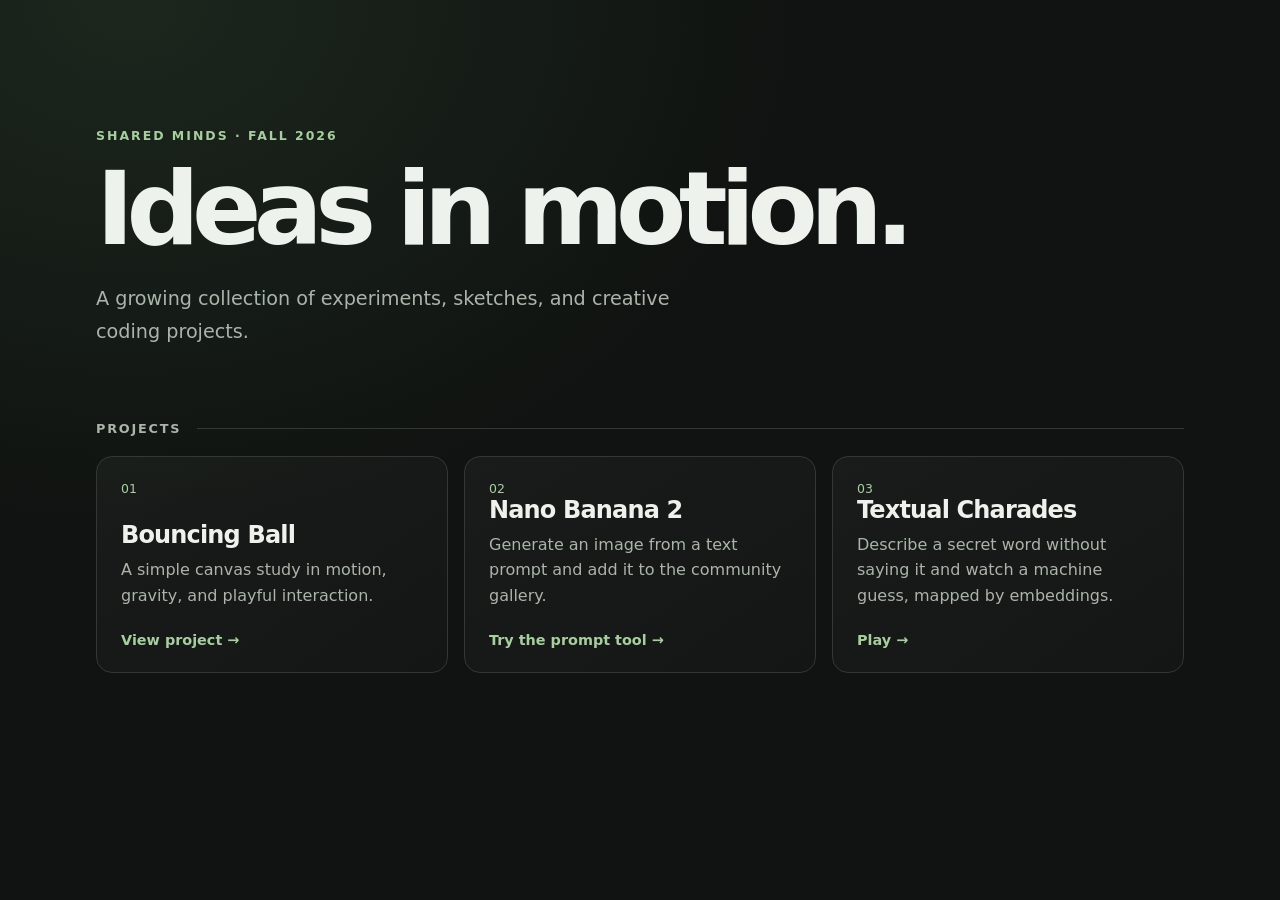
==== index.html @ 273f7029 "feat(charades): add Textual Charades embeddings game What changed: - New A06 project: Textual Charad" ====
<!doctype html>
<html lang="en">
<head>
  <meta charset="utf-8">
  <meta name="viewport" content="width=device-width, initial-scale=1">
  <meta name="description" content="A collection of creative coding projects and examples.">
  <title>Shared Minds — Projects</title>
  <style>
    :root {
      color-scheme: dark;
      font-family: ui-sans-serif, system-ui, -apple-system, BlinkMacSystemFont, "Segoe UI", sans-serif;
      background: #101311;
      color: #edf2ec;
    }

    * {
      box-sizing: border-box;
    }

    body {
      min-height: 100vh;
      margin: 0;
      background:
        radial-gradient(ellipse at 10% 0%, rgb(101 159 104 / 14%), transparent 42rem),
        #101311;
    }

    main {
      width: min(100% - 3rem, 68rem);
      margin: 0 auto;
      padding: clamp(4rem, 10vw, 8rem) 0;
    }

    .eyebrow {
      margin: 0 0 1rem;
      color: #a6cf9e;
      font-size: 0.78rem;
      font-weight: 700;
      letter-spacing: 0.16em;
      text-transform: uppercase;
    }

    h1 {
      max-width: 12ch;
      margin: 0;
      font-size: clamp(3rem, 8vw, 6.5rem);
      font-weight: 650;
      letter-spacing: -0.075em;
      line-height: 0.98;
    }

    .intro {
      max-width: 36rem;
      margin: 1.5rem 0 0;
      color: #aab5a9;
      font-size: clamp(1rem, 2vw, 1.2rem);
      line-height: 1.7;
    }

    .section-heading {
      display: flex;
      align-items: center;
      gap: 1rem;
      margin: 4.5rem 0 1.25rem;
      color: #aab5a9;
      font-size: 0.8rem;
      font-weight: 700;
      letter-spacing: 0.14em;
      text-transform: uppercase;
    }

    .section-heading::after {
      height: 1px;
      flex: 1;
      background: #303a31;
      content: "";
    }

    .projects {
      display: grid;
      grid-template-columns: repeat(auto-fit, minmax(min(100%, 18rem), 1fr));
      gap: 1rem;
    }

    .project {
      display: flex;
      min-height: 13rem;
      flex-direction: column;
      align-items: flex-start;
      padding: 1.5rem;
      border: 1px solid #303a31;
      border-radius: 1rem;
      background: linear-gradient(145deg, rgb(255 255 255 / 4%), rgb(255 255 255 / 1%));
      color: inherit;
      text-decoration: none;
      transition: border-color 160ms ease, transform 160ms ease, background-color 160ms ease;
    }

    .project:hover {
      transform: translateY(-3px);
      border-color: #85ba7a;
      background-color: rgb(133 186 122 / 5%);
    }

    .project:focus-visible {
      outline: 3px solid #a6cf9e;
      outline-offset: 4px;
    }

    .project-number {
      color: #a6cf9e;
      font-size: 0.78rem;
      font-variant-numeric: tabular-nums;
    }

    .project h3 {
      margin: auto 0 0.5rem;
      font-size: 1.5rem;
      font-weight: 600;
      letter-spacing: -0.035em;
    }

    .project p {
      margin: 0;
      color: #aab5a9;
      line-height: 1.6;
    }

    .project-arrow {
      margin-top: 1.5rem;
      color: #a6cf9e;
      font-size: 0.9rem;
      font-weight: 650;
    }

    @media (prefers-reduced-motion: reduce) {
      *,
      *::before,
      *::after {
        scroll-behavior: auto !important;
        transition-duration: 0.01ms !important;
      }
    }
  </style>
</head>
<body>
  <main>
    <p class="eyebrow">Shared Minds · Fall 2026</p>
    <h1>Ideas in motion.</h1>
    <p class="intro">A growing collection of experiments, sketches, and creative coding projects.</p>

    <h2 class="section-heading">Projects</h2>
    <section class="projects" aria-label="Projects">
      <a class="project" href="./bouncing_ball/">
        <span class="project-number">01</span>
        <h3>Bouncing Ball</h3>
        <p>A simple canvas study in motion, gravity, and playful interaction.</p>
        <span class="project-arrow">View project &rarr;</span>
      </a>
      <a class="project" href="./nano_banana_2/">
        <span class="project-number">02</span>
        <h3>Nano Banana 2</h3>
        <p>Generate an image from a text prompt and add it to the community gallery.</p>
        <span class="project-arrow">Try the prompt tool &rarr;</span>
      </a>
      <a class="project" href="./a06%20-%20hyper_handles-embeddings/">
        <span class="project-number">03</span>
        <h3>Textual Charades</h3>
        <p>Describe a secret word without saying it and watch a machine guess, mapped by embeddings.</p>
        <span class="project-arrow">Play &rarr;</span>
      </a>
    </section>
  </main>
</body>
</html>
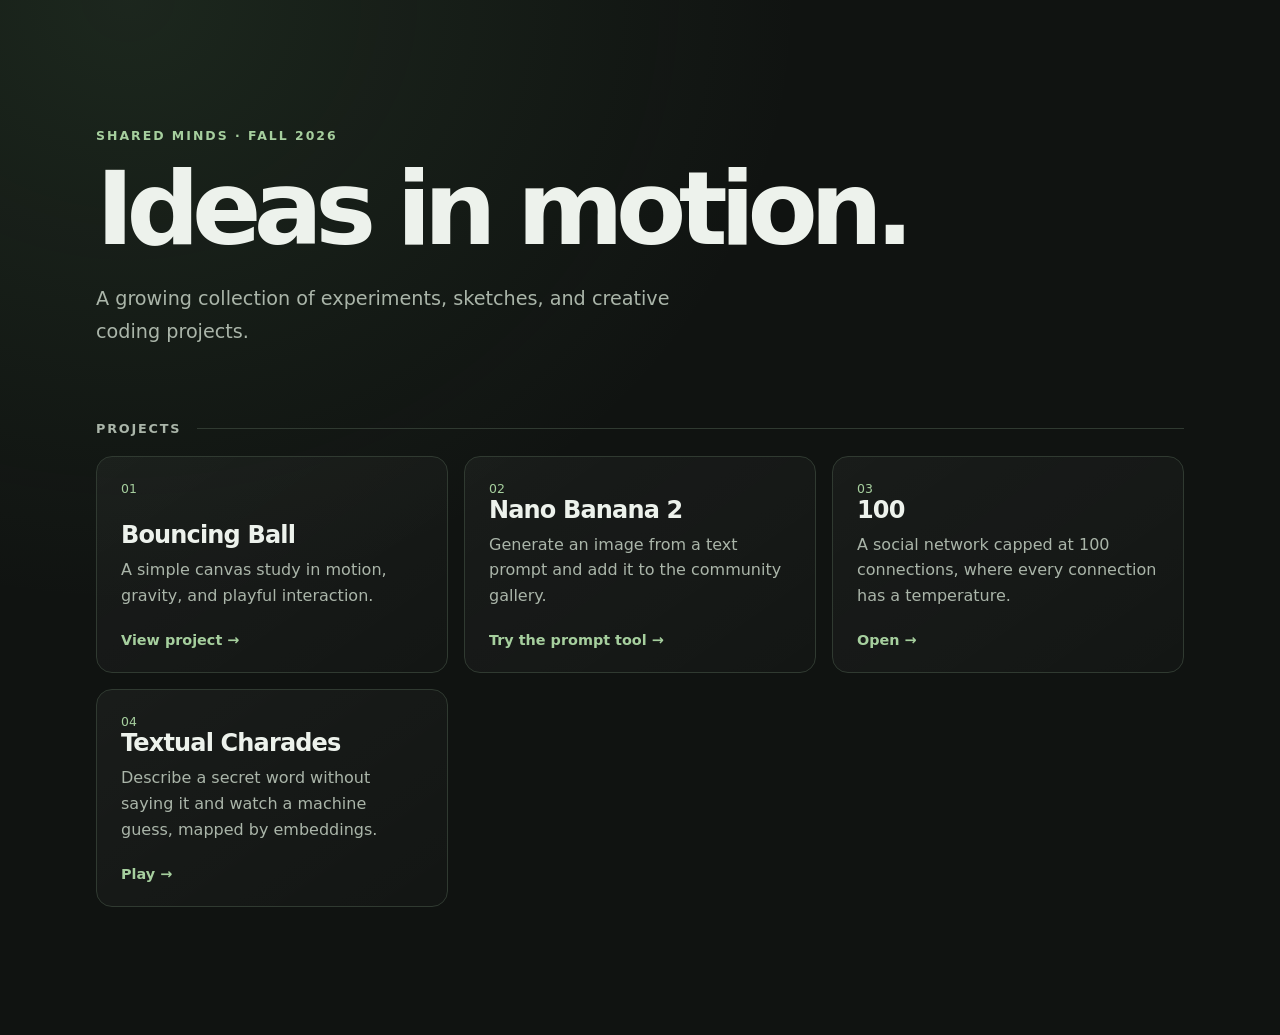
==== commit dbc215a4: "feat(a05-100): draft of 100, a social app capped at 100 connections What changed: - New a05_100/ app" ====
--- a/index.html
+++ b/index.html
@@ -163,8 +163,14 @@
         <p>Generate an image from a text prompt and add it to the community gallery.</p>
         <span class="project-arrow">Try the prompt tool &rarr;</span>
       </a>
-      <a class="project" href="./a06%20-%20hyper_handles-embeddings/">
+      <a class="project" href="./a05_100/">
         <span class="project-number">03</span>
+        <h3>100</h3>
+        <p>A social network capped at 100 connections, where every connection has a temperature.</p>
+        <span class="project-arrow">Open &rarr;</span>
+      </a>
+      <a class="project" href="./a06_textual_charades/">
+        <span class="project-number">04</span>
         <h3>Textual Charades</h3>
         <p>Describe a secret word without saying it and watch a machine guess, mapped by embeddings.</p>
         <span class="project-arrow">Play &rarr;</span>
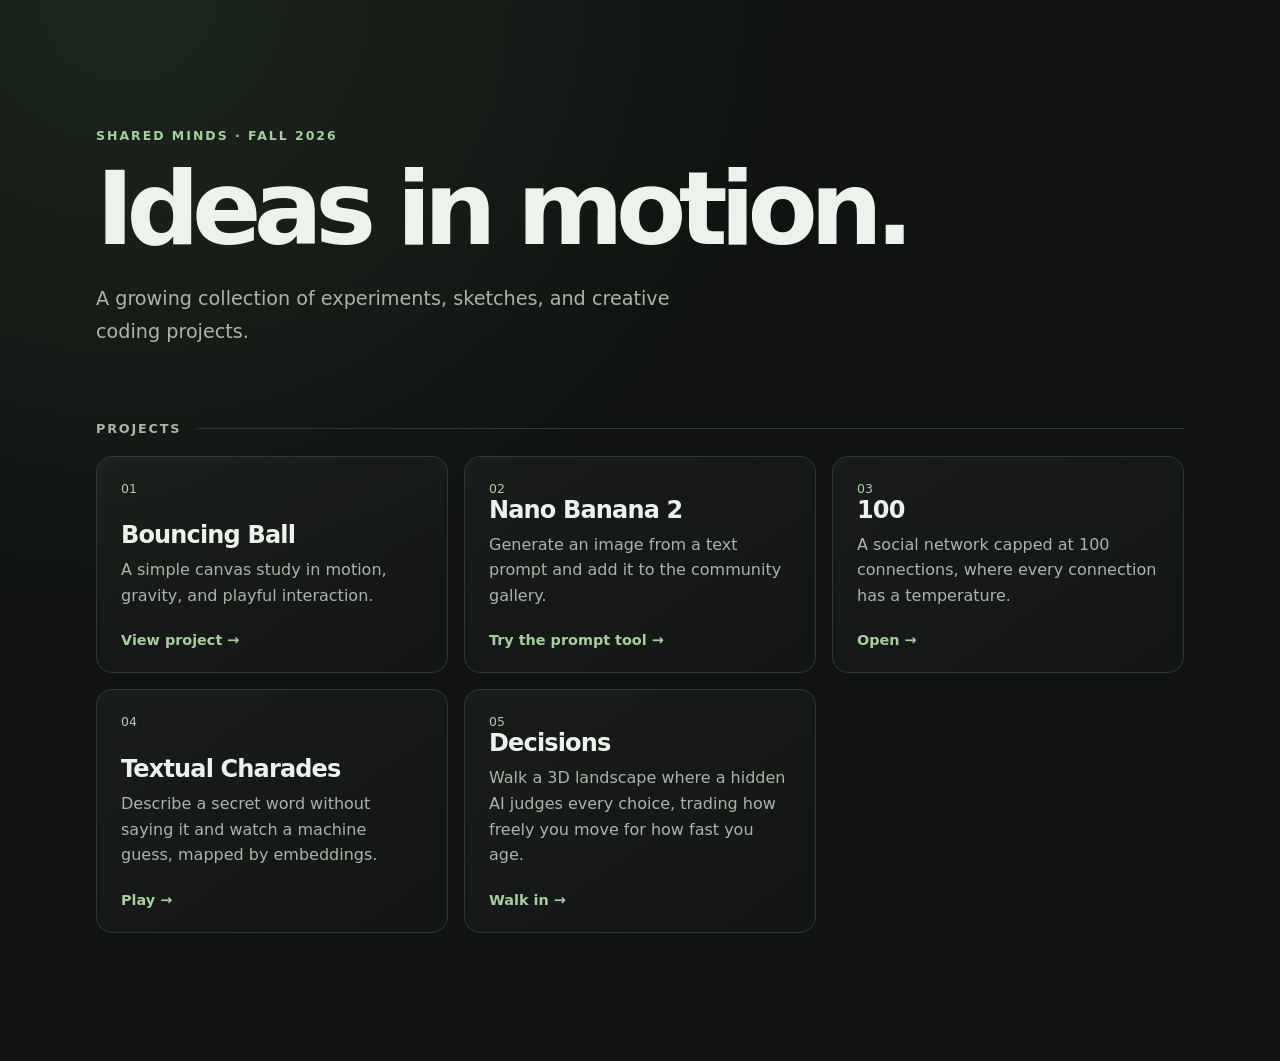
==== commit 50eb3d9a: "feat(a07-decisions): Decisions, a three.js world where a hidden AI judges your choices What changed:" ====
--- a/index.html
+++ b/index.html
@@ -175,6 +175,12 @@
         <p>Describe a secret word without saying it and watch a machine guess, mapped by embeddings.</p>
         <span class="project-arrow">Play &rarr;</span>
       </a>
+      <a class="project" href="./a07_spatial/">
+        <span class="project-number">05</span>
+        <h3>Decisions</h3>
+        <p>Walk a 3D landscape where a hidden AI judges every choice, trading how freely you move for how fast you age.</p>
+        <span class="project-arrow">Walk in &rarr;</span>
+      </a>
     </section>
   </main>
 </body>
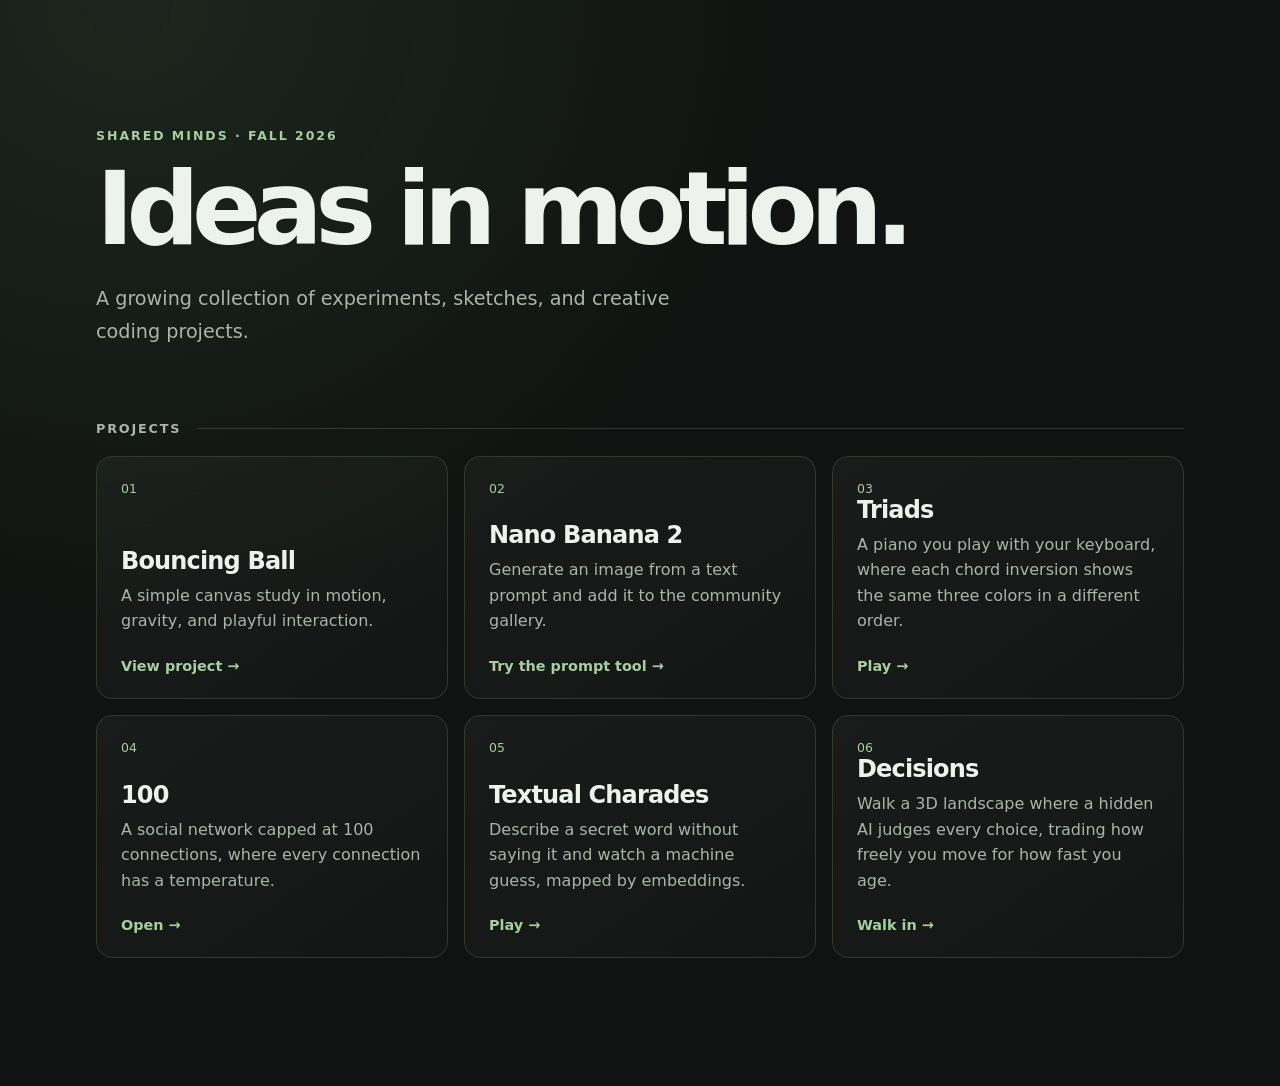
==== commit 43048003: "feat(a04-triads): Triads, a piano where each chord inversion shows three colors What changed: - New " ====
--- a/index.html
+++ b/index.html
@@ -163,20 +163,26 @@
         <p>Generate an image from a text prompt and add it to the community gallery.</p>
         <span class="project-arrow">Try the prompt tool &rarr;</span>
       </a>
+      <a class="project" href="./a04_triads/">
+        <span class="project-number">03</span>
+        <h3>Triads</h3>
+        <p>A piano you play with your keyboard, where each chord inversion shows the same three colors in a different order.</p>
+        <span class="project-arrow">Play &rarr;</span>
+      </a>
       <a class="project" href="./a05_100/">
-        <span class="project-number">03</span>
+        <span class="project-number">04</span>
         <h3>100</h3>
         <p>A social network capped at 100 connections, where every connection has a temperature.</p>
         <span class="project-arrow">Open &rarr;</span>
       </a>
       <a class="project" href="./a06_textual_charades/">
-        <span class="project-number">04</span>
+        <span class="project-number">05</span>
         <h3>Textual Charades</h3>
         <p>Describe a secret word without saying it and watch a machine guess, mapped by embeddings.</p>
         <span class="project-arrow">Play &rarr;</span>
       </a>
       <a class="project" href="./a07_spatial/">
-        <span class="project-number">05</span>
+        <span class="project-number">06</span>
         <h3>Decisions</h3>
         <p>Walk a 3D landscape where a hidden AI judges every choice, trading how freely you move for how fast you age.</p>
         <span class="project-arrow">Walk in &rarr;</span>
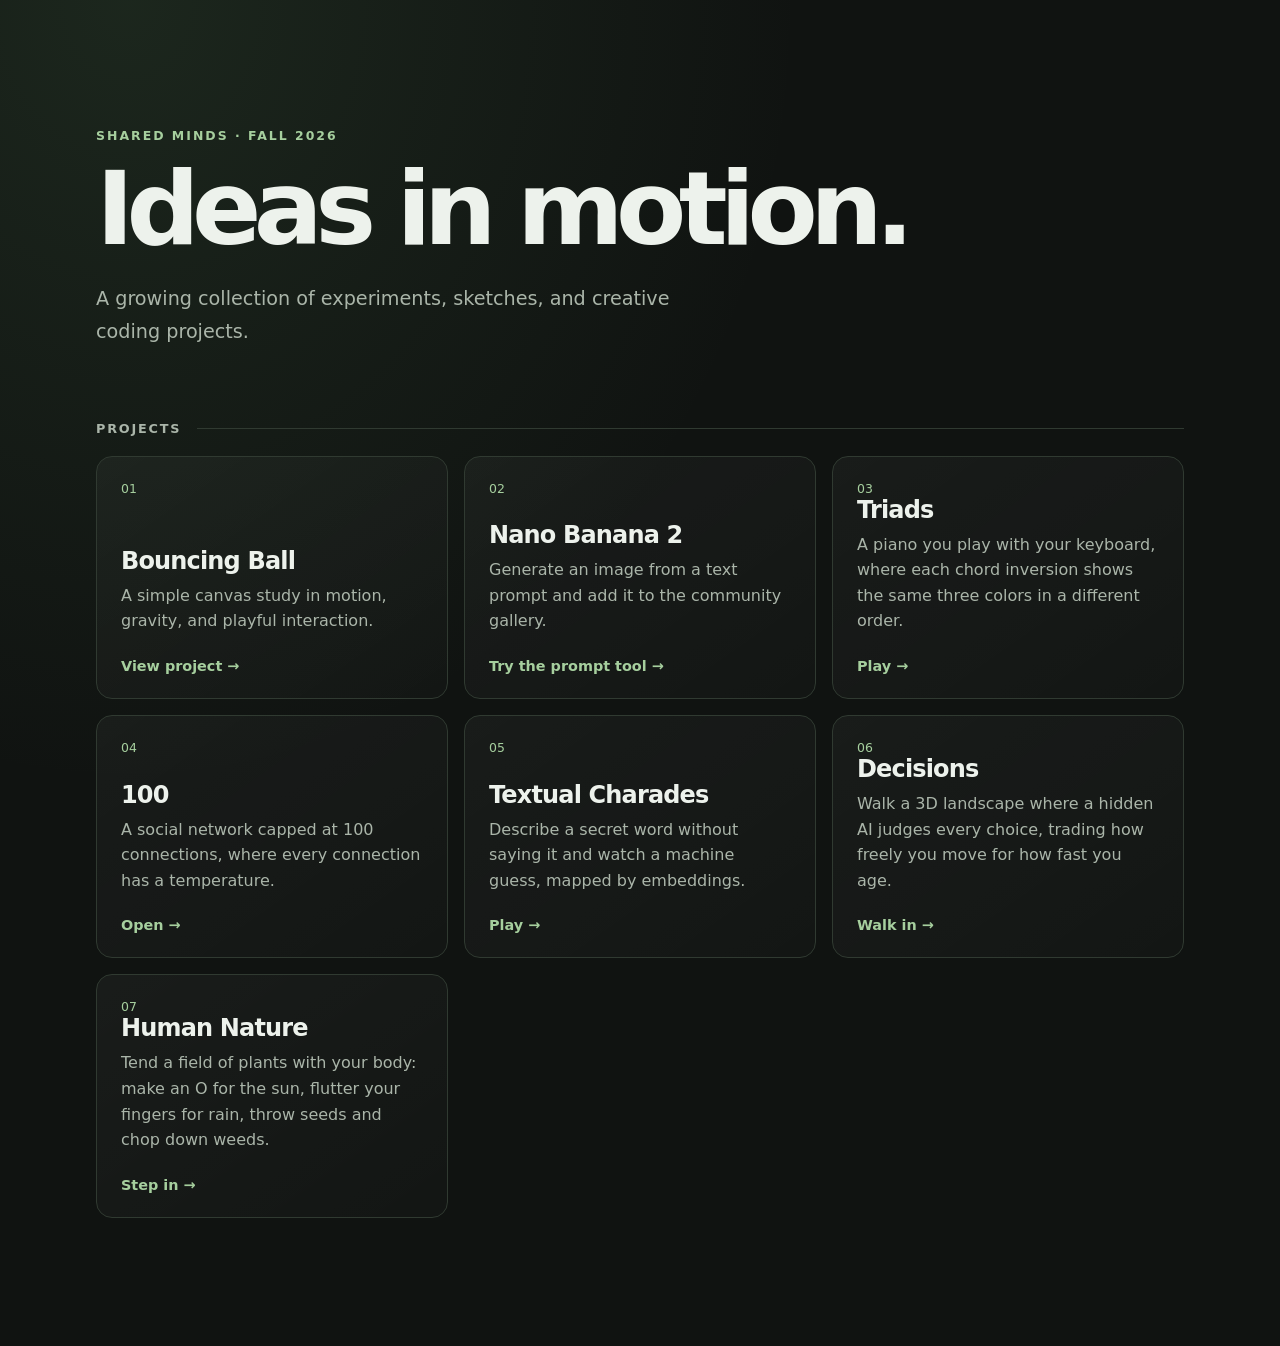
==== commit 85261b72: "feat(a08-human-nature): Human Nature, a field of plants tended with your body What changed: - New a0" ====
--- a/index.html
+++ b/index.html
@@ -187,6 +187,12 @@
         <p>Walk a 3D landscape where a hidden AI judges every choice, trading how freely you move for how fast you age.</p>
         <span class="project-arrow">Walk in &rarr;</span>
       </a>
+      <a class="project" href="./a08_human_nature/">
+        <span class="project-number">07</span>
+        <h3>Human Nature</h3>
+        <p>Tend a field of plants with your body: make an O for the sun, flutter your fingers for rain, throw seeds and chop down weeds.</p>
+        <span class="project-arrow">Step in &rarr;</span>
+      </a>
     </section>
   </main>
 </body>
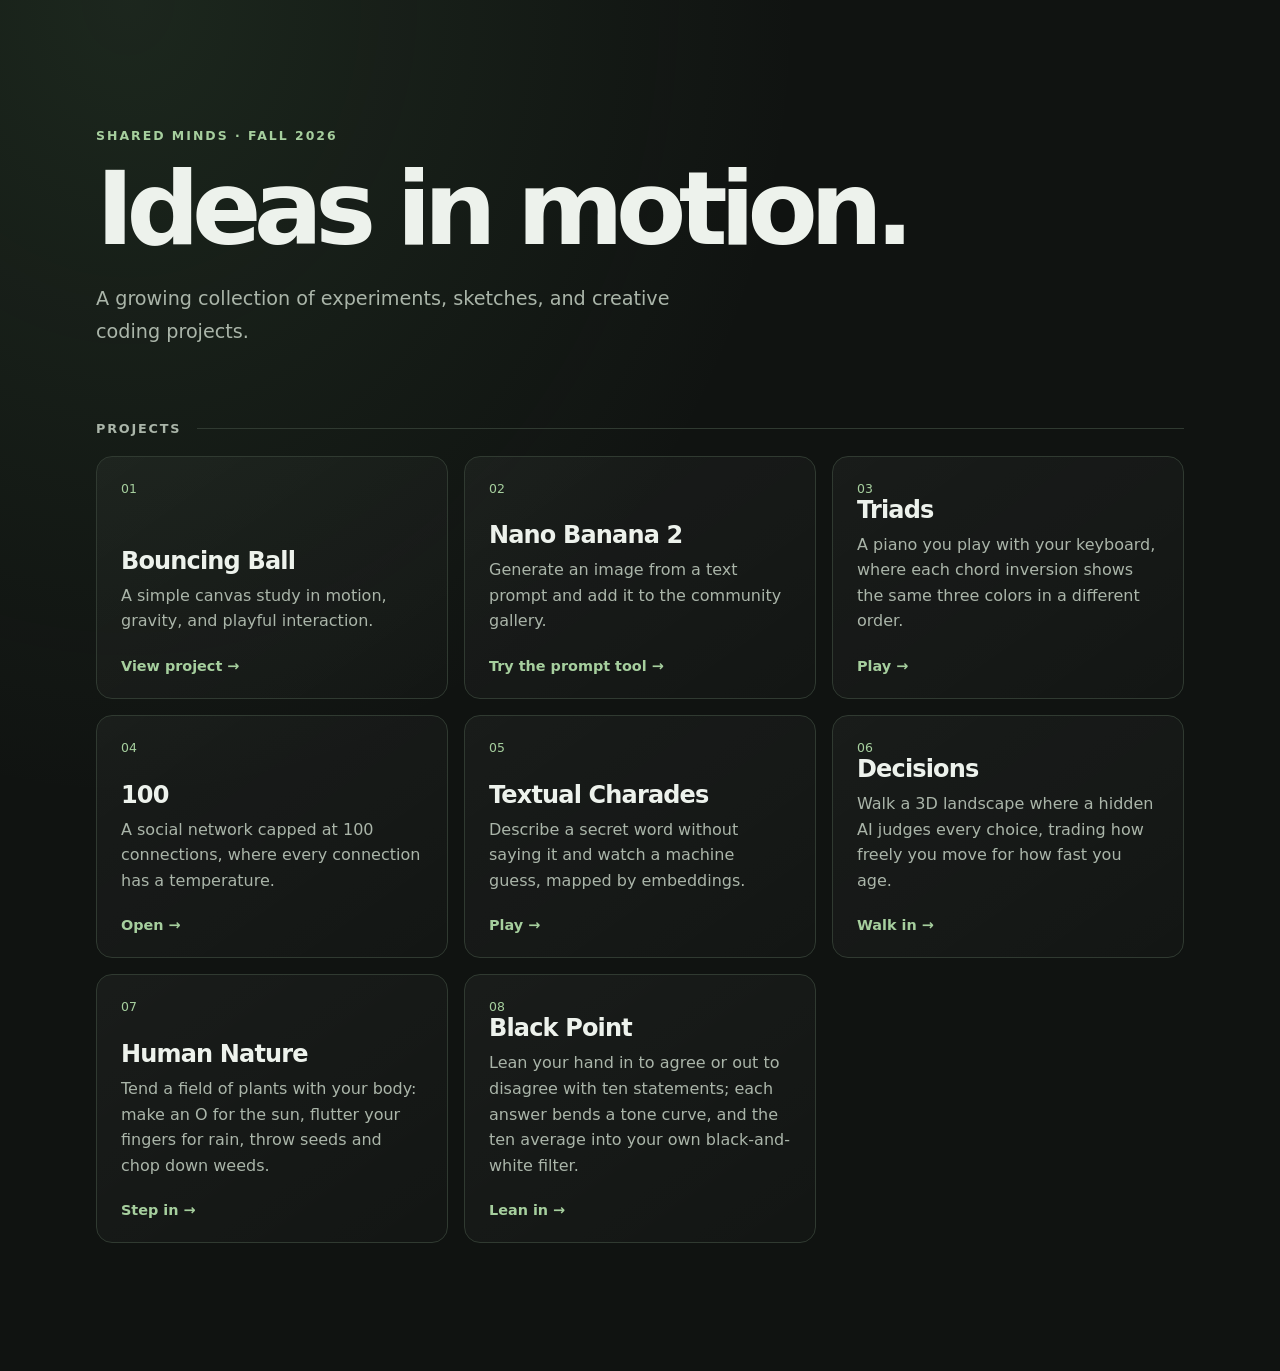
==== commit d81fde0e: "feat(a09-black-point): Black Point, lean your hand in or out to shape a tone curve What changed: - N" ====
--- a/index.html
+++ b/index.html
@@ -193,6 +193,12 @@
         <p>Tend a field of plants with your body: make an O for the sun, flutter your fingers for rain, throw seeds and chop down weeds.</p>
         <span class="project-arrow">Step in &rarr;</span>
       </a>
+      <a class="project" href="./a09_black_point/">
+        <span class="project-number">08</span>
+        <h3>Black Point</h3>
+        <p>Lean your hand in to agree or out to disagree with ten statements; each answer bends a tone curve, and the ten average into your own black-and-white filter.</p>
+        <span class="project-arrow">Lean in &rarr;</span>
+      </a>
     </section>
   </main>
 </body>
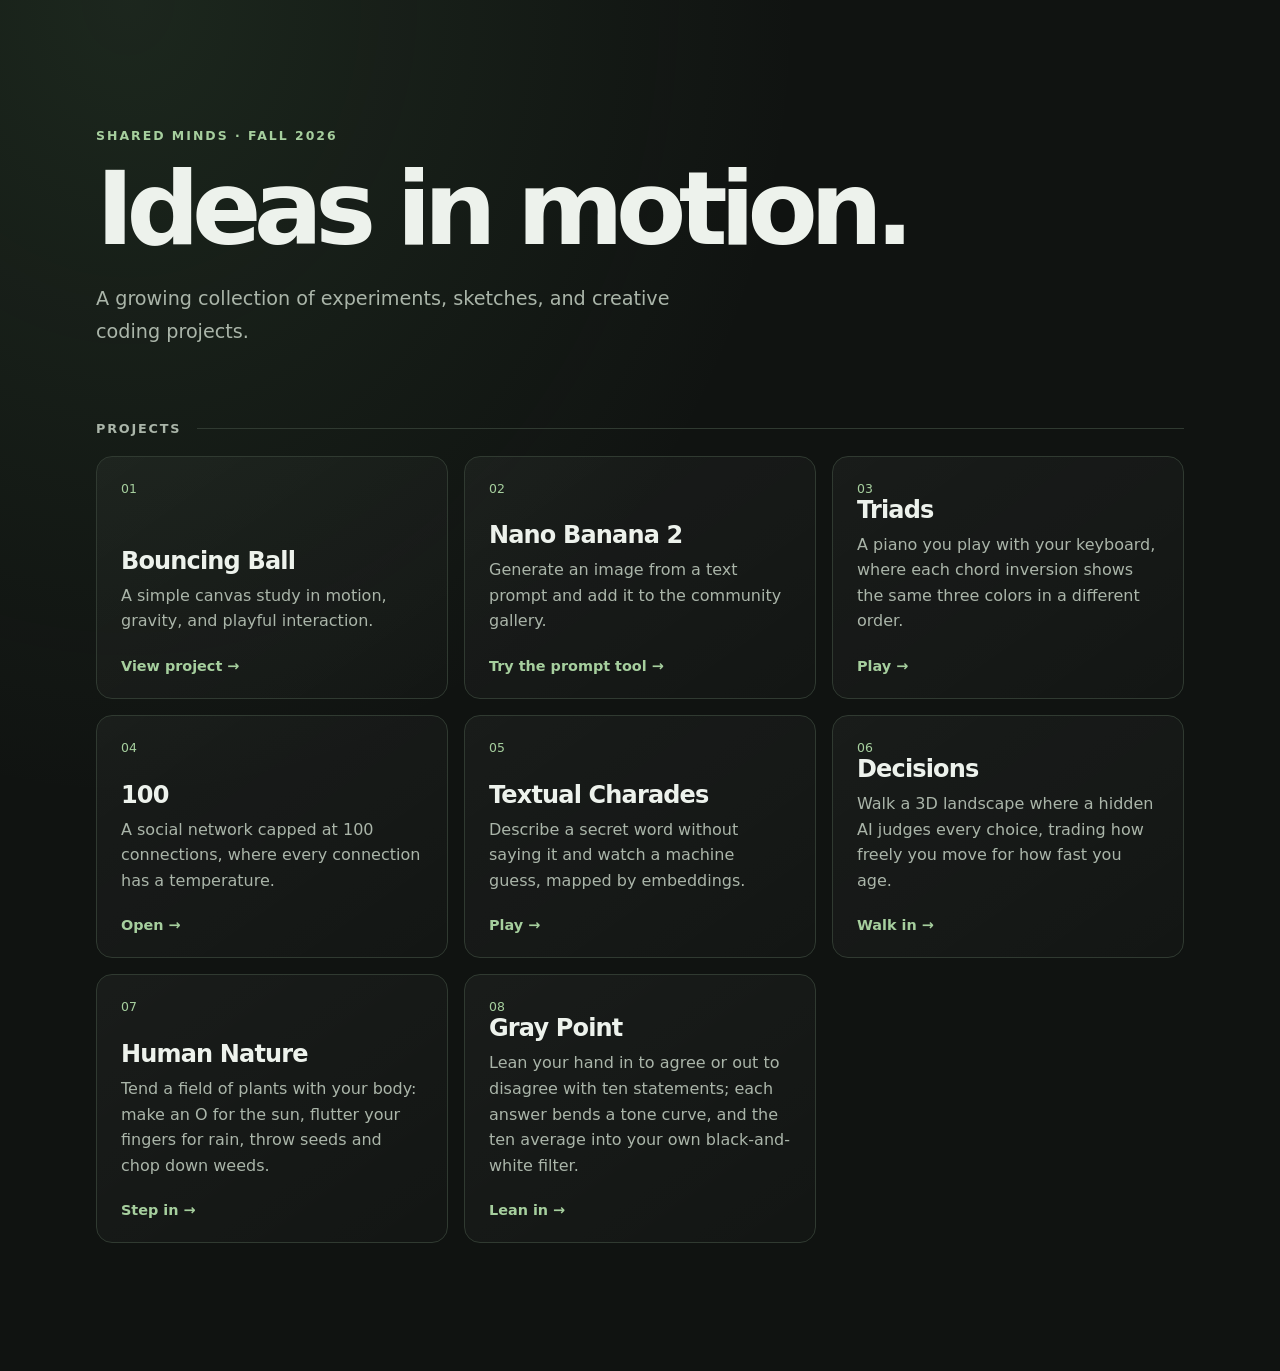
==== commit 90149058: "feat(a09-gray-point): rename to Gray Point, steadier hand lean, color results What changed: - Rename" ====
--- a/index.html
+++ b/index.html
@@ -193,9 +193,9 @@
         <p>Tend a field of plants with your body: make an O for the sun, flutter your fingers for rain, throw seeds and chop down weeds.</p>
         <span class="project-arrow">Step in &rarr;</span>
       </a>
-      <a class="project" href="./a09_black_point/">
+      <a class="project" href="./a09_gray_point/">
         <span class="project-number">08</span>
-        <h3>Black Point</h3>
+        <h3>Gray Point</h3>
         <p>Lean your hand in to agree or out to disagree with ten statements; each answer bends a tone curve, and the ten average into your own black-and-white filter.</p>
         <span class="project-arrow">Lean in &rarr;</span>
       </a>
